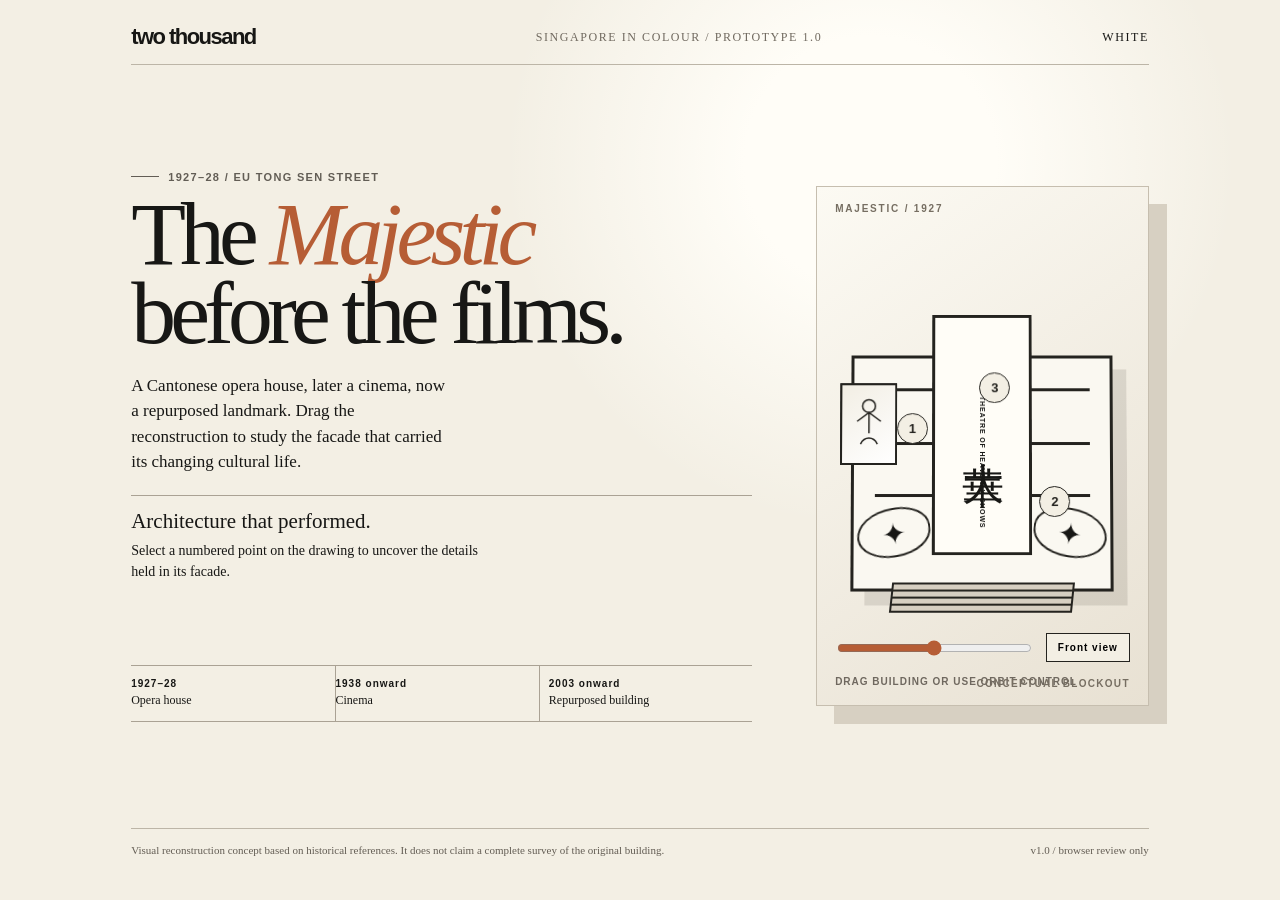
==== prototype/majestic-v1/index.html @ 7724a686 "Add Majestic browser prototype" ====
<!doctype html>
<html lang="en">
  <head>
    <meta charset="utf-8" />
    <meta name="viewport" content="width=device-width, initial-scale=1" />
    <title>two thousand — The Majestic Theatre</title>
    <style>
      :root { --ink:#171715; --paper:#f3efe4; --mist:#ded8ca; --line:#24231f; --accent:#b65d35; }
      * { box-sizing:border-box; }
      body { margin:0; min-height:100vh; color:var(--ink); background:radial-gradient(circle at 68% 18%, #fffdf7 0 11%, transparent 32%), var(--paper); font-family:Georgia, 'Times New Roman', serif; }
      button, input { font:inherit; }
      .shell { width:min(1120px, 100%); min-height:100vh; margin:auto; padding:24px clamp(18px,4vw,56px) 42px; display:grid; grid-template-rows:auto 1fr auto; gap:20px; }
      header { display:flex; justify-content:space-between; align-items:center; border-bottom:1px solid #bcb5a7; padding-bottom:14px; font-size:12px; letter-spacing:.13em; text-transform:uppercase; }
      .wordmark { font-family:Arial,sans-serif; font-weight:800; letter-spacing:-.07em; font-size:22px; text-transform:lowercase; }
      .eyebrow { color:#70695f; }
      main { display:grid; grid-template-columns:minmax(0,1.4fr) minmax(280px,.75fr); gap:clamp(22px,5vw,80px); align-items:center; }
      .copy { align-self:center; }
      h1 { font-size:clamp(44px,7vw,92px); font-weight:400; line-height:.88; letter-spacing:-.065em; margin:12px 0 20px; }
      h1 em { font-style:italic; color:var(--accent); }
      .lead { max-width:38ch; font-size:17px; line-height:1.5; margin:0 0 20px; }
      .period { display:flex; gap:9px; align-items:center; color:#625d55; font:600 11px/1.1 Arial,sans-serif; letter-spacing:.12em; text-transform:uppercase; }
      .period::before { content:''; width:28px; border-top:1px solid currentColor; }
      .stage { min-height:520px; display:grid; place-items:center; position:relative; overflow:hidden; border:1px solid #c6beaf; background:linear-gradient(145deg,#fcfaf3,#e8e1d3); box-shadow:18px 18px 0 #d7d0c2; touch-action:none; }
      .stage::before { content:'MAJESTIC / 1927'; position:absolute; top:16px; left:18px; color:#766e62; font:600 10px Arial,sans-serif; letter-spacing:.18em; }
      .stage::after { content:'CONCEPTUAL BLOCKOUT'; position:absolute; bottom:16px; right:18px; color:#766e62; font:600 10px Arial,sans-serif; letter-spacing:.13em; }
      .building-wrap { width:min(470px,86%); perspective:900px; transform:translateY(18px); }
      .building { position:relative; width:100%; aspect-ratio:1.04; transform-style:preserve-3d; transition:transform 80ms linear; }
      .facade { position:absolute; inset:10% 4% 4%; background:#faf8f1; border:3px solid var(--line); box-shadow:14px 14px 0 rgba(50,45,37,.12); }
      .facade::before { content:''; position:absolute; left:8%; right:8%; top:13%; height:3px; background:var(--line); box-shadow:0 54px 0 var(--line),0 106px 0 var(--line); }
      .tower { position:absolute; width:35%; height:88%; left:32.5%; top:-5%; background:#fffdf7; border:3px solid var(--line); z-index:3; display:grid; place-items:center; }
      .tower::before { content:'大華'; writing-mode:vertical-rl; font-size:42px; line-height:.8; letter-spacing:.1em; }
      .tower::after { content:'THEATRE OF HEAVENLY SHOWS'; position:absolute; bottom:10%; font:700 7px Arial,sans-serif; letter-spacing:.12em; writing-mode:vertical-rl; }
      .tile { position:absolute; width:20%; height:30%; top:20%; border:2px solid var(--line); background:linear-gradient(145deg,#f2eee4,#fff); display:grid; place-items:center; z-index:2; }
      .tile:nth-of-type(1){left:8%}.tile:nth-of-type(2){right:8%}.tile svg{width:75%;height:75%;stroke:var(--line);fill:none;stroke-width:3}
      .dragon { position:absolute; width:26%; height:18%; bottom:16%; border:2px solid var(--line); border-radius:55% 45% 52% 48%; z-index:2; }
      .dragon.left{left:6%; transform:rotate(-9deg)} .dragon.right{right:6%; transform:scaleX(-1) rotate(-9deg)}
      .dragon::before { content:'✦'; position:absolute; inset:16%; display:grid; place-items:center; font-size:29px; }
      .steps { position:absolute; z-index:4; height:11%; left:18%; right:18%; bottom:-4%; background:repeating-linear-gradient(to bottom,#d6cfc1 0 5px,#26251f 5px 7px); border:2px solid var(--line); transform:skewX(-6deg); }
      .hotspot { position:absolute; z-index:8; width:31px; height:31px; border:1px solid var(--line); border-radius:50%; background:var(--paper); color:var(--line); cursor:pointer; font:700 13px Arial,sans-serif; display:grid; place-items:center; transition:transform .2s; }
      .hotspot:hover,.hotspot:focus { transform:scale(1.14); outline:none; }
      .hotspot.one{left:20%;top:31%}.hotspot.two{right:19%;bottom:31%}.hotspot.three{left:49%;top:16%}
      .controls { position:absolute; left:18px; right:18px; bottom:43px; z-index:10; display:flex; align-items:center; gap:12px; }
      .controls input { flex:1; accent-color:var(--accent); }
      .reset { border:1px solid var(--line); background:var(--paper); padding:8px 11px; cursor:pointer; font:600 10px Arial,sans-serif; letter-spacing:.1em; }
      .hint { position:absolute; left:18px; bottom:18px; font:600 10px Arial,sans-serif; letter-spacing:.1em; color:#6f685f; text-transform:uppercase; }
      .panel { min-height:144px; margin-top:20px; border-top:1px solid #aaa294; padding-top:13px; }
      .panel h2 { margin:0 0 6px; font-size:21px; font-weight:400; }
      .panel p { margin:0; max-width:50ch; line-height:1.5; font-size:14px; }
      .timeline { display:flex; gap:0; margin-top:26px; border-top:1px solid #aaa294; border-bottom:1px solid #aaa294; }
      .moment { flex:1; padding:12px 9px 13px 0; border-right:1px solid #aaa294; font-size:12px; line-height:1.25; }
      .moment:last-child { border:0; padding-left:9px; }.moment b{display:block;font:700 10px Arial,sans-serif;letter-spacing:.1em;margin-bottom:4px}
      footer { border-top:1px solid #bcb5a7; padding-top:14px; display:flex; justify-content:space-between; gap:18px; font-size:11px; line-height:1.4; color:#635d54; }
      @media (max-width:760px){ .shell{padding-top:18px}.eyebrow{display:none}main{grid-template-columns:1fr;gap:12px}.stage{min-height:500px;order:-1}h1{font-size:58px}.copy{padding-top:12px}footer{display:block}.building-wrap{width:min(420px,92%)} }
    </style>
  </head>
  <body>
    <div class="shell">
      <header><span class="wordmark">two thousand</span><span class="eyebrow">Singapore in colour / prototype 1.0</span><span>White</span></header>
      <main>
        <section class="copy">
          <div class="period">1927–28 / Eu Tong Sen Street</div>
          <h1>The <em>Majestic</em><br />before the films.</h1>
          <p class="lead">A Cantonese opera house, later a cinema, now a repurposed landmark. Drag the reconstruction to study the facade that carried its changing cultural life.</p>
          <div class="panel" id="panel" aria-live="polite"><h2>Architecture that performed.</h2><p>Select a numbered point on the drawing to uncover the details held in its facade.</p></div>
          <div class="timeline"><div class="moment"><b>1927–28</b>Opera house</div><div class="moment"><b>1938 onward</b>Cinema</div><div class="moment"><b>2003 onward</b>Repurposed building</div></div>
        </section>
        <section class="stage" id="stage" aria-label="Interactive conceptual reconstruction of the Majestic Theatre">
          <div class="building-wrap"><div class="building" id="building">
            <div class="facade"></div><div class="tower"></div>
            <div class="tile"><svg viewBox="0 0 80 110"><circle cx="40" cy="20" r="13"/><path d="M40 33v42M16 51l24-18 24 18M23 97c8-16 26-16 34 0"/></svg></div>
            <div class="tile"><svg viewBox="0 0 80 110"><circle cx="40" cy="20" r="13"/><path d="M40 33v42M16 51l24-18 24 18M23 97c8-16 26-16 34 0"/></svg></div>
            <div class="dragon left"></div><div class="dragon right"></div><div class="steps"></div>
            <button class="hotspot one" data-key="tiles" aria-label="Stories in the tiles">1</button><button class="hotspot two" data-key="dragons" aria-label="Dragons on the facade">2</button><button class="hotspot three" data-key="hybrid" aria-label="Art Deco and Chinese voice">3</button>
          </div></div>
          <div class="controls"><input id="orbit" type="range" min="-90" max="90" value="0" aria-label="Facade orbit"><button class="reset" id="reset">Front view</button></div><div class="hint">Drag building or use orbit control</div>
        </section>
      </main>
      <footer><span>Visual reconstruction concept based on historical references. It does not claim a complete survey of the original building.</span><span>v1.0 / browser review only</span></footer>
    </div>
    <script>
      const building=document.querySelector('#building'), orbit=document.querySelector('#orbit'), panel=document.querySelector('#panel'), stage=document.querySelector('#stage');
      const details={tiles:['Stories in the tiles','URA identifies hand-painted facade tiles depicting opera characters. Here they are deliberately schematic: the prototype tests whether a facade detail can carry a cultural story before final modelling.'],dragons:['Dragons on the facade','Flying dragons were part of the Majestic’s documented decorative facade. Their final form will be evidence-checked, not generated merely for ornament.'],hybrid:['Art Deco, Chinese voice','The Majestic combined Art Deco massing with Chinese-inspired motifs. This tension is the visual core of the reconstruction—not a claim that every unseen detail is known.']};
      const render=()=>{building.style.transform=`rotateY(${orbit.value}deg) rotateX(2deg)`}; render(); orbit.addEventListener('input',render);
      document.querySelector('#reset').addEventListener('click',()=>{orbit.value=0;render()});
      document.querySelectorAll('.hotspot').forEach(b=>b.addEventListener('click',()=>{const d=details[b.dataset.key];panel.innerHTML=`<h2>${d[0]}</h2><p>${d[1]}</p>`}));
      let startX=null,startValue=0; stage.addEventListener('pointerdown',e=>{if(e.target.closest('button,input'))return; startX=e.clientX;startValue=+orbit.value;stage.setPointerCapture(e.pointerId)});stage.addEventListener('pointermove',e=>{if(startX===null)return;orbit.value=Math.max(-90,Math.min(90,startValue+(e.clientX-startX)/2));render()});stage.addEventListener('pointerup',()=>startX=null);stage.addEventListener('pointercancel',()=>startX=null);
    </script>
  </body>
</html>
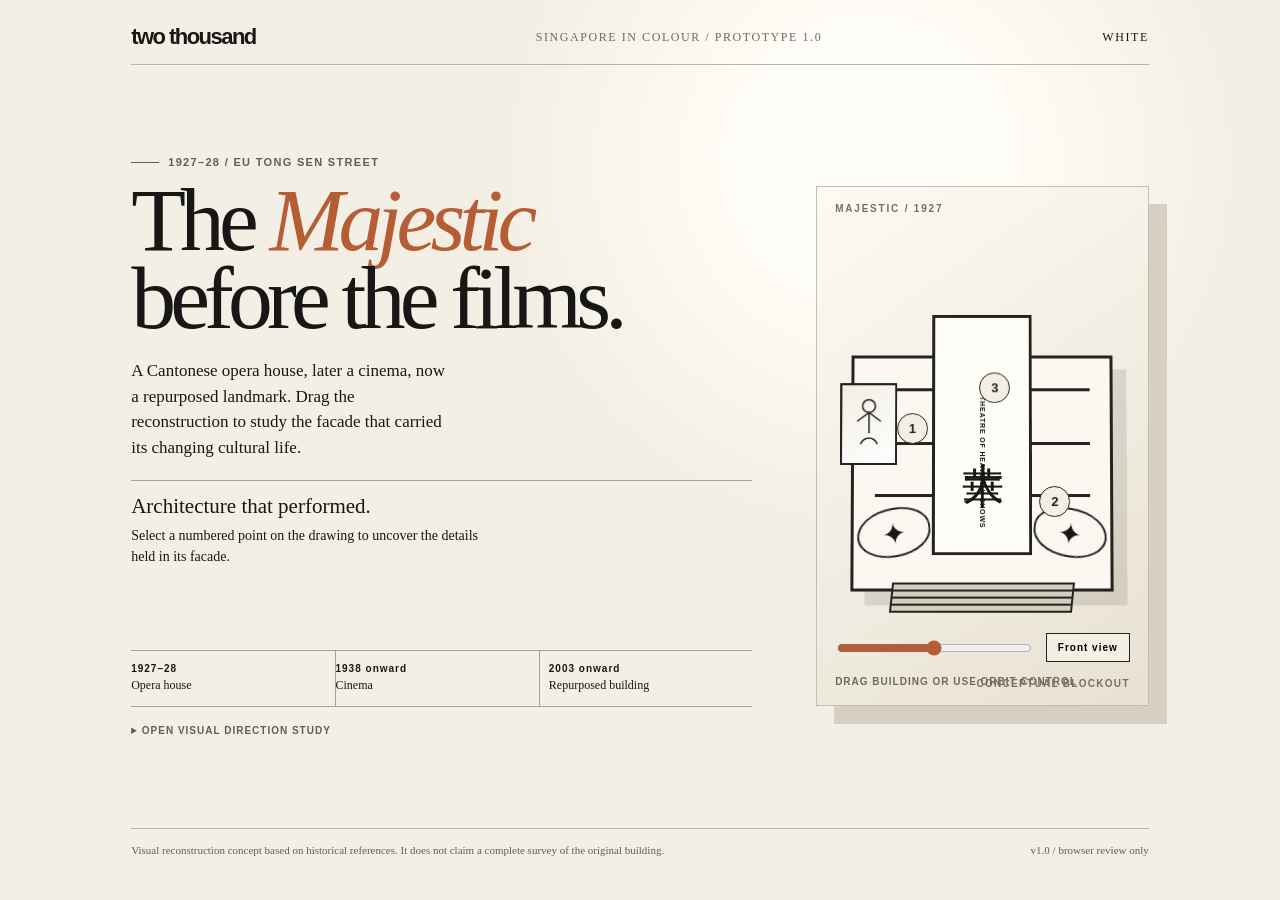
==== commit 4f78a004: "Add Majestic visual style study" ====
--- a/prototype/majestic-v1/index.html
+++ b/prototype/majestic-v1/index.html
@@ -49,6 +49,8 @@
       .timeline { display:flex; gap:0; margin-top:26px; border-top:1px solid #aaa294; border-bottom:1px solid #aaa294; }
       .moment { flex:1; padding:12px 9px 13px 0; border-right:1px solid #aaa294; font-size:12px; line-height:1.25; }
       .moment:last-child { border:0; padding-left:9px; }.moment b{display:block;font:700 10px Arial,sans-serif;letter-spacing:.1em;margin-bottom:4px}
+      details { margin-top:18px; font:600 10px Arial,sans-serif; letter-spacing:.1em; text-transform:uppercase; color:#625d55; }
+      summary { cursor:pointer; width:max-content; } .style-study { display:block; width:100%; max-height:260px; object-fit:contain; object-position:left bottom; margin-top:10px; background:linear-gradient(135deg,#eee6d8,#fdfaf2); border:1px solid #c8c0b1; }
       footer { border-top:1px solid #bcb5a7; padding-top:14px; display:flex; justify-content:space-between; gap:18px; font-size:11px; line-height:1.4; color:#635d54; }
       @media (max-width:760px){ .shell{padding-top:18px}.eyebrow{display:none}main{grid-template-columns:1fr;gap:12px}.stage{min-height:500px;order:-1}h1{font-size:58px}.copy{padding-top:12px}footer{display:block}.building-wrap{width:min(420px,92%)} }
     </style>
@@ -63,6 +65,7 @@
           <p class="lead">A Cantonese opera house, later a cinema, now a repurposed landmark. Drag the reconstruction to study the facade that carried its changing cultural life.</p>
           <div class="panel" id="panel" aria-live="polite"><h2>Architecture that performed.</h2><p>Select a numbered point on the drawing to uncover the details held in its facade.</p></div>
           <div class="timeline"><div class="moment"><b>1927–28</b>Opera house</div><div class="moment"><b>1938 onward</b>Cinema</div><div class="moment"><b>2003 onward</b>Repurposed building</div></div>
+          <details><summary>Open visual direction study</summary><img class="style-study" src="assets/majestic-style-study-v1.png" alt="Concept-only architectural style study; not a historical reconstruction" /></details>
         </section>
         <section class="stage" id="stage" aria-label="Interactive conceptual reconstruction of the Majestic Theatre">
           <div class="building-wrap"><div class="building" id="building">
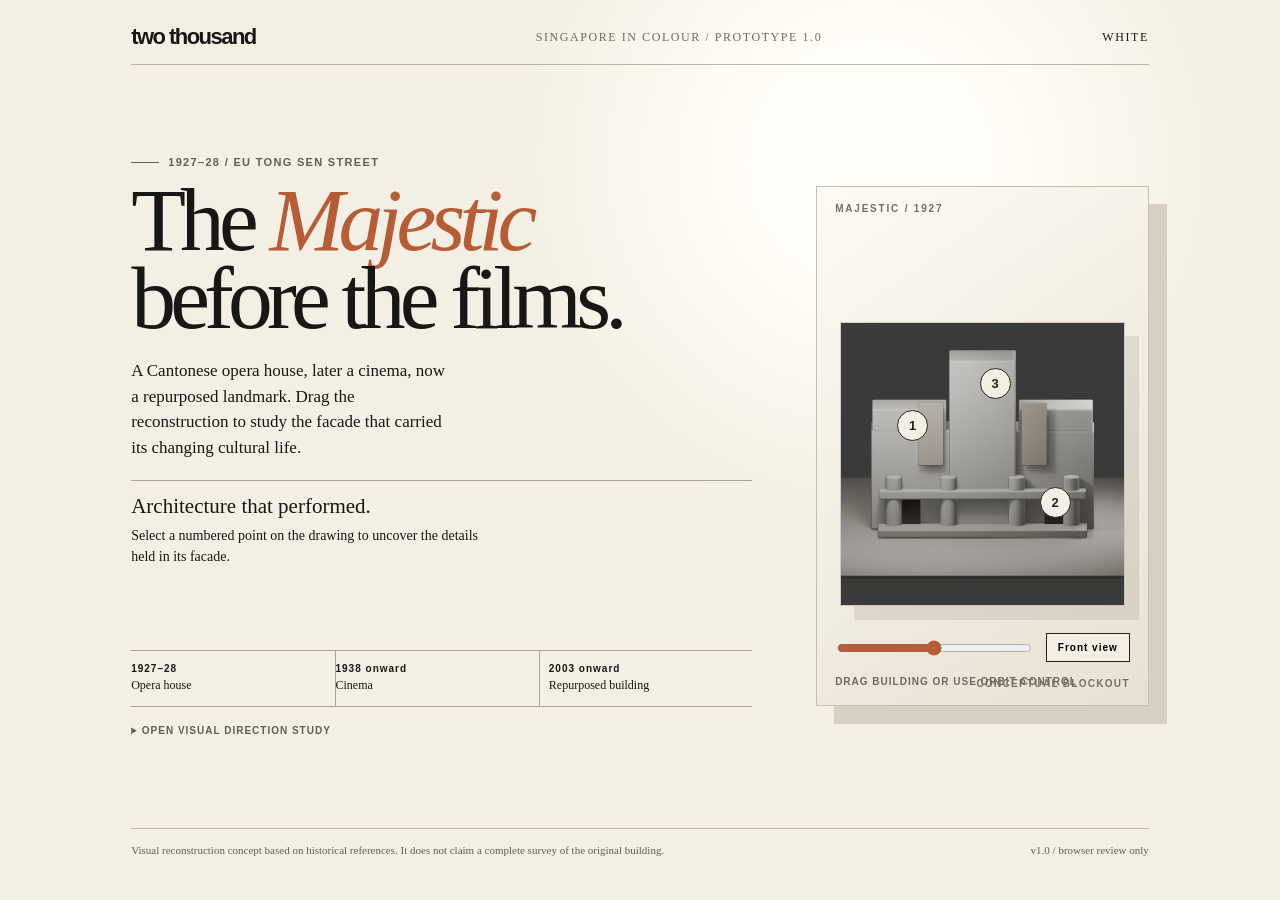
==== commit 9afdc3f1: "Render Majestic Theatre Blender blockout" ====
--- a/prototype/majestic-v1/index.html
+++ b/prototype/majestic-v1/index.html
@@ -23,8 +23,9 @@
       .stage { min-height:520px; display:grid; place-items:center; position:relative; overflow:hidden; border:1px solid #c6beaf; background:linear-gradient(145deg,#fcfaf3,#e8e1d3); box-shadow:18px 18px 0 #d7d0c2; touch-action:none; }
       .stage::before { content:'MAJESTIC / 1927'; position:absolute; top:16px; left:18px; color:#766e62; font:600 10px Arial,sans-serif; letter-spacing:.18em; }
       .stage::after { content:'CONCEPTUAL BLOCKOUT'; position:absolute; bottom:16px; right:18px; color:#766e62; font:600 10px Arial,sans-serif; letter-spacing:.13em; }
-      .building-wrap { width:min(470px,86%); perspective:900px; transform:translateY(18px); }
-      .building { position:relative; width:100%; aspect-ratio:1.04; transform-style:preserve-3d; transition:transform 80ms linear; }
+      .building-wrap { width:min(470px,86%); position:relative; transform:translateY(18px); }
+      .blockout { width:100%; display:block; border:1px solid rgba(40,35,28,.18); box-shadow:14px 14px 0 rgba(50,45,37,.10); }
+      .building { display:none; }
       .facade { position:absolute; inset:10% 4% 4%; background:#faf8f1; border:3px solid var(--line); box-shadow:14px 14px 0 rgba(50,45,37,.12); }
       .facade::before { content:''; position:absolute; left:8%; right:8%; top:13%; height:3px; background:var(--line); box-shadow:0 54px 0 var(--line),0 106px 0 var(--line); }
       .tower { position:absolute; width:35%; height:88%; left:32.5%; top:-5%; background:#fffdf7; border:3px solid var(--line); z-index:3; display:grid; place-items:center; }
@@ -68,7 +69,7 @@
           <details><summary>Open visual direction study</summary><img class="style-study" src="assets/majestic-style-study-v1.png" alt="Concept-only architectural style study; not a historical reconstruction" /></details>
         </section>
         <section class="stage" id="stage" aria-label="Interactive conceptual reconstruction of the Majestic Theatre">
-          <div class="building-wrap"><div class="building" id="building">
+          <div class="building-wrap"><img class="blockout" id="blockout" src="assets/blockout/majestic-blockout-front.png" alt="Blender blockout of Majestic Theatre facade, front view" /><div class="blockout-hotspots" id="blockoutHotspots"><button class="hotspot one" data-key="tiles" aria-label="Stories in the tiles">1</button><button class="hotspot two" data-key="dragons" aria-label="Dragons on the facade">2</button><button class="hotspot three" data-key="hybrid" aria-label="Art Deco and Chinese voice">3</button></div><div class="building" id="building">
             <div class="facade"></div><div class="tower"></div>
             <div class="tile"><svg viewBox="0 0 80 110"><circle cx="40" cy="20" r="13"/><path d="M40 33v42M16 51l24-18 24 18M23 97c8-16 26-16 34 0"/></svg></div>
             <div class="tile"><svg viewBox="0 0 80 110"><circle cx="40" cy="20" r="13"/><path d="M40 33v42M16 51l24-18 24 18M23 97c8-16 26-16 34 0"/></svg></div>
@@ -81,9 +82,9 @@
       <footer><span>Visual reconstruction concept based on historical references. It does not claim a complete survey of the original building.</span><span>v1.0 / browser review only</span></footer>
     </div>
     <script>
-      const building=document.querySelector('#building'), orbit=document.querySelector('#orbit'), panel=document.querySelector('#panel'), stage=document.querySelector('#stage');
+      const building=document.querySelector('#building'), blockout=document.querySelector('#blockout'), orbit=document.querySelector('#orbit'), panel=document.querySelector('#panel'), stage=document.querySelector('#stage');
       const details={tiles:['Stories in the tiles','URA identifies hand-painted facade tiles depicting opera characters. Here they are deliberately schematic: the prototype tests whether a facade detail can carry a cultural story before final modelling.'],dragons:['Dragons on the facade','Flying dragons were part of the Majestic’s documented decorative facade. Their final form will be evidence-checked, not generated merely for ornament.'],hybrid:['Art Deco, Chinese voice','The Majestic combined Art Deco massing with Chinese-inspired motifs. This tension is the visual core of the reconstruction—not a claim that every unseen detail is known.']};
-      const render=()=>{building.style.transform=`rotateY(${orbit.value}deg) rotateX(2deg)`}; render(); orbit.addEventListener('input',render);
+      const views=['far_left','left','front','right','far_right']; const render=()=>{const frame=Math.max(0,Math.min(4,Math.round((+orbit.value+90)/180*4)));const label=views[frame];blockout.src=`assets/blockout/majestic-blockout-${label}.png`;blockout.alt=`Blender blockout of Majestic Theatre facade, ${label.replace('_',' ')} view`;document.querySelector('#blockoutHotspots').style.visibility=frame===2?'visible':'hidden';}; render(); orbit.addEventListener('input',render);
       document.querySelector('#reset').addEventListener('click',()=>{orbit.value=0;render()});
       document.querySelectorAll('.hotspot').forEach(b=>b.addEventListener('click',()=>{const d=details[b.dataset.key];panel.innerHTML=`<h2>${d[0]}</h2><p>${d[1]}</p>`}));
       let startX=null,startValue=0; stage.addEventListener('pointerdown',e=>{if(e.target.closest('button,input'))return; startX=e.clientX;startValue=+orbit.value;stage.setPointerCapture(e.pointerId)});stage.addEventListener('pointermove',e=>{if(startX===null)return;orbit.value=Math.max(-90,Math.min(90,startValue+(e.clientX-startX)/2));render()});stage.addEventListener('pointerup',()=>startX=null);stage.addEventListener('pointercancel',()=>startX=null);
